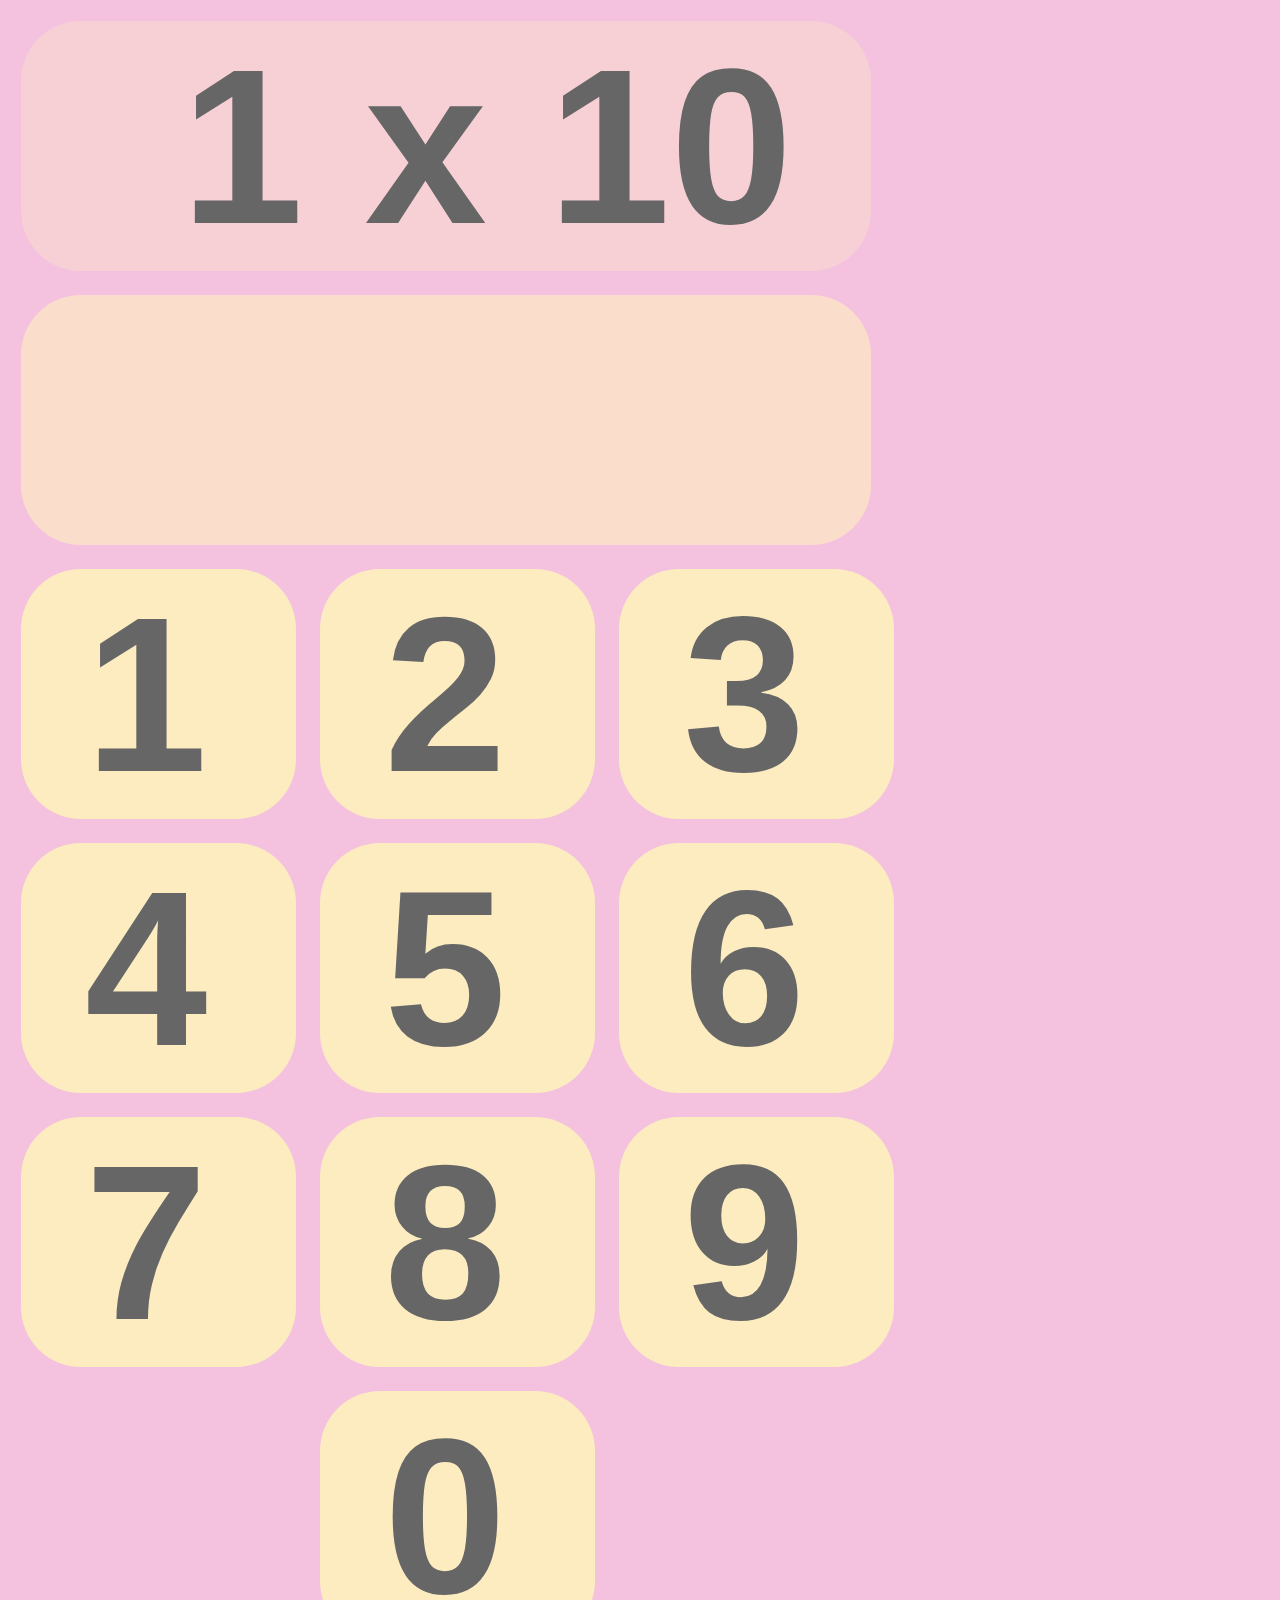
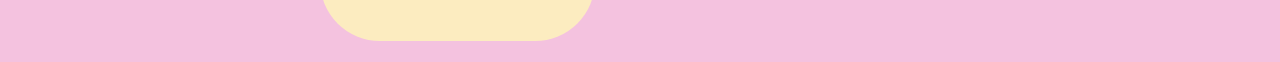
==== index.html @ ecc9a0c4 "versione con i div" ====
<!DOCTYPE html>
<html>
	<head>
		<meta content="text/html;charset=utf-8" http-equiv="Content-Type">
		<meta content="utf-8" http-equiv="encoding">
		<link rel="stylesheet" href="timesTables.css">
	</head>
<body>
	<!-- <div id="calc-box"></div> -->
	<!-- <div id="res-box"></div> -->
	<table>

		<tr>
			<td colspan="3">
				<div id="calc-box"></div>
			</td>
		</tr>

		<tr>
			<td colspan="3">
				<div id="res-box"></div>
			</td>
		</tr>

		<tr>
			<td><div id="01" class="digit">1</div></td>
			<td><div id="02" class="digit">2</div></td>
			<td><div id="03" class="digit">3</div></td>
		</tr>
		<tr>
			<td><div id="04" class="digit">4</div></td>
			<td><div id="05" class="digit">5</div></td>
			<td><div id="06" class="digit">6</div></td>
		</tr>
		<tr>
			<td><div id="07" class="digit">7</div></td>
			<td><div id="08" class="digit">8</div></td>
			<td><div id="09" class="digit">9</div></td>
		</tr>
		<tr>
			<td>&nbsp;</td>
			<td><div id="00" class="digit">0</div></td>
			<td>&nbsp;</td>
		</tr>
	</table>
</body>
<script src="timesTables.js"></script>
---- timesTables.css ----
body {
    background-color: #F4C2DF;
}
div {
    border-style: none;
    border-color: #555555;
    border-radius: 60px;
    height: 250px;
    font-family: Arial, Helvetica, sans-serif;
    font-size: 220px;
    font-weight: bold;
    color: #666666;
}

#calc-box {
    padding-left:160px;
    margin: 10px 10px 10px 10px;
    width: 690px;
    background-color: #F7D0D5;
}
#res-box {
    padding-left:160px;
    margin: 10px 10px 10px 10px;
    width: 690px;
    background-color: #FADECB;
}
.digit {
    padding-left:64px;
    margin: 10px 10px 10px 10px;
    width: 211px;
    cursor: pointer;
    background-color: #FCECC0;
}
.digit:hover {
    background-color: #FCAAC0;
}
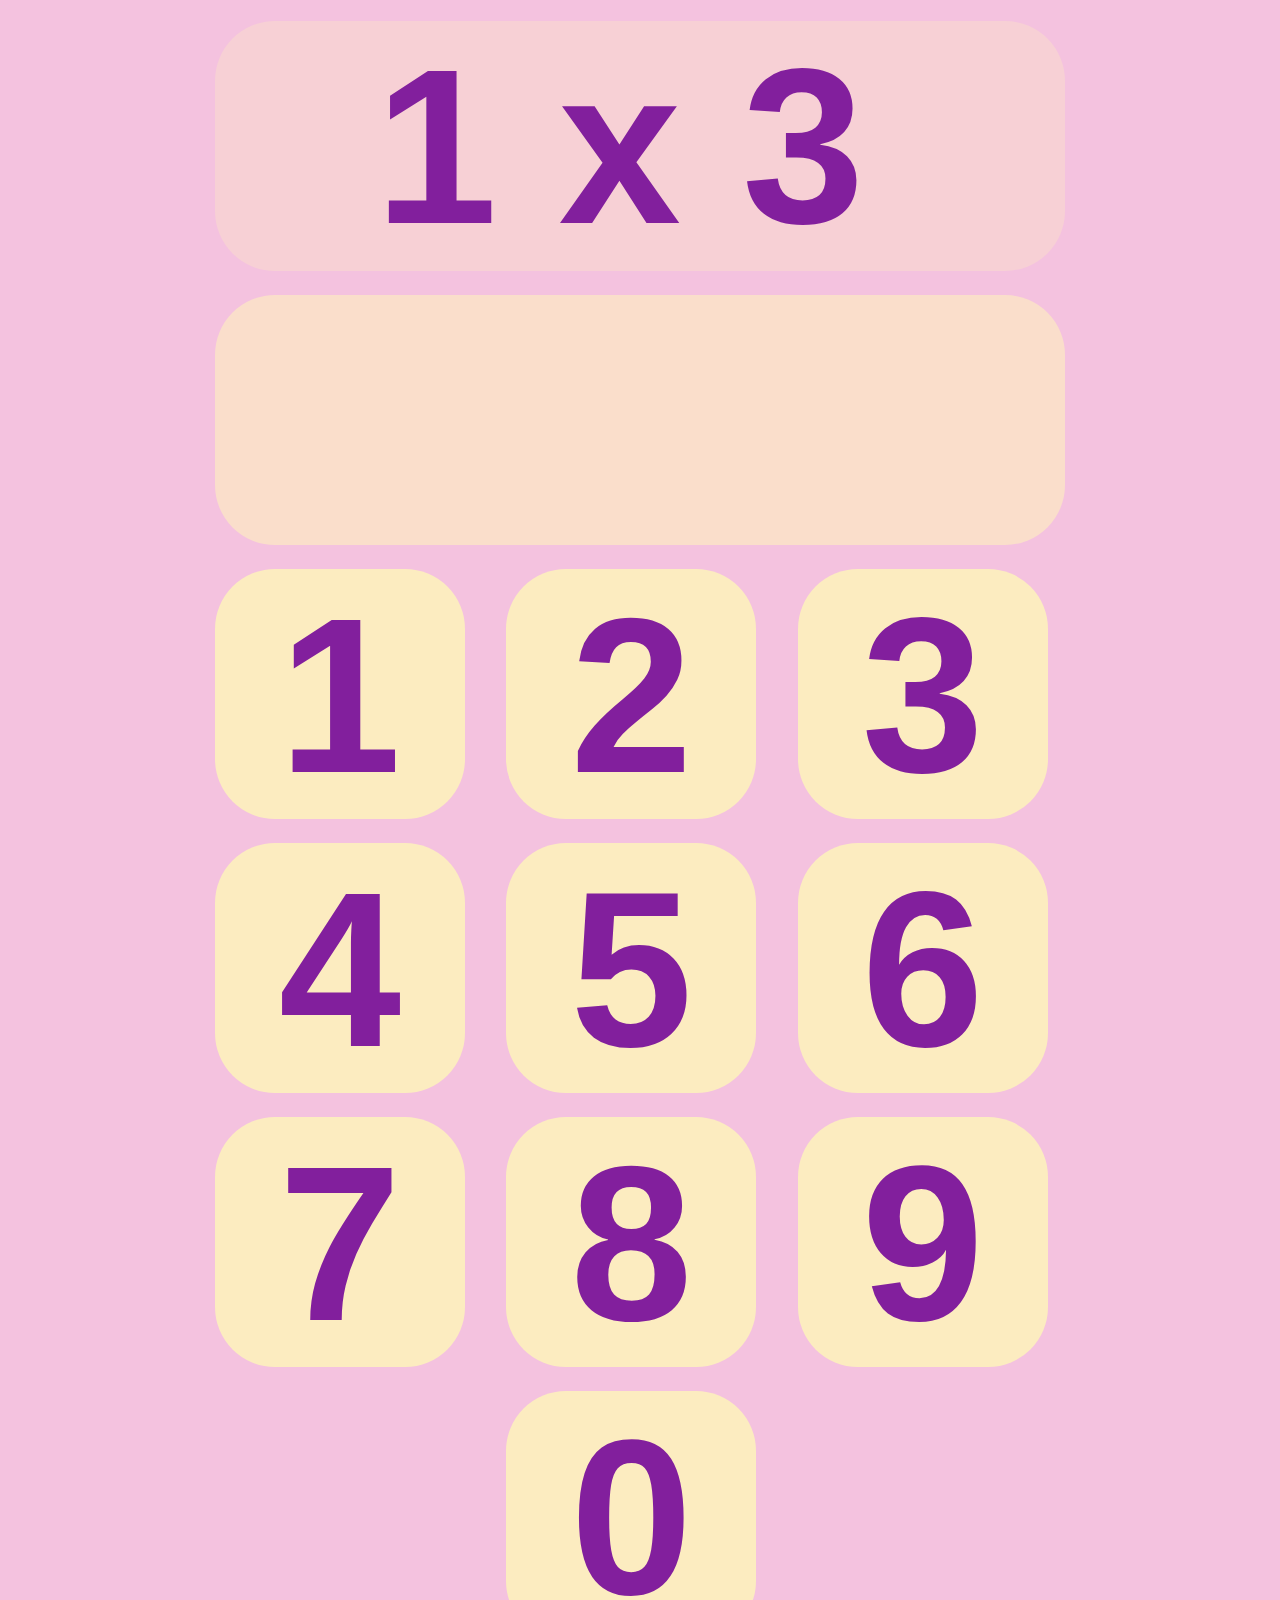
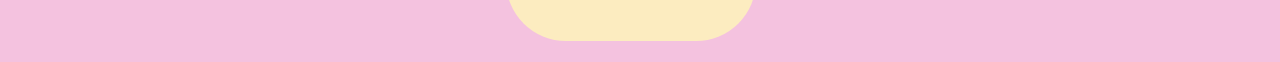
==== commit 9ad35162: "first stable version" ====
--- a/index.html
+++ b/index.html
@@ -5,43 +5,77 @@
 		<meta content="utf-8" http-equiv="encoding">
 		<link rel="stylesheet" href="timesTables.css">
 	</head>
-<body>
-	<!-- <div id="calc-box"></div> -->
-	<!-- <div id="res-box"></div> -->
-	<table>
 
-		<tr>
-			<td colspan="3">
-				<div id="calc-box"></div>
-			</td>
-		</tr>
+	<body>
+		<table class="center">
+			<tr>
+				<td colspan="3">
+					<div id="calc-box" class="app-box app-font"></div>
+				</td>
+			</tr>
+			<tr>
+				<td colspan="3">
+					<div id="res-box" class="app-box app-font"></div>
+				</td>
+			</tr>
+			<tr>
+				<td><button type="button" id="01" class="app-box app-font digit">1</button></td>
+				<td><button type="button" id="02" class="app-box app-font digit">2</button></td>
+				<td><button type="button" id="03" class="app-box app-font digit">3</button></td>
+			</tr>
+			<tr>
+				<td><button type="button" id="04" class="app-box app-font digit">4</button></td>
+				<td><button type="button" id="05" class="app-box app-font digit">5</button></td>
+				<td><button type="button" id="06" class="app-box app-font digit">6</button></td>
+			</tr>
+			<tr>
+				<td><button type="button" id="07" class="app-box app-font digit">7</button></td>
+				<td><button type="button" id="08" class="app-box app-font digit">8</button></td>
+				<td><button type="button" id="09" class="app-box app-font digit">9</button></td>
+			</tr>
+			<tr>
+				<td>&nbsp;</td>
+				<td><button type="button" id="00" class="app-box app-font digit">0</button></td>
+				<td>&nbsp;</td>
+			</tr>
+		</table>
+	</body>
 
-		<tr>
-			<td colspan="3">
-				<div id="res-box"></div>
-			</td>
-		</tr>
+	<div id="modal-ok">
+		<table class="modal-table center">
+			<tr>
+				<td rowspan="2" width="300" height="600">
+					<img src="imgs/ok.png" width="100%">
+				</td>
+				<td width="600">
+					<div id="ok-row-01">Ottimo!!</div>
+				</td>
+			</tr>
+			<tr>
+				<td>
+					<div id="ok-row-02"></div>
+				</td>
+			</tr>
+		</table>
+	</div>
 
-		<tr>
-			<td><div id="01" class="digit">1</div></td>
-			<td><div id="02" class="digit">2</div></td>
-			<td><div id="03" class="digit">3</div></td>
-		</tr>
-		<tr>
-			<td><div id="04" class="digit">4</div></td>
-			<td><div id="05" class="digit">5</div></td>
-			<td><div id="06" class="digit">6</div></td>
-		</tr>
-		<tr>
-			<td><div id="07" class="digit">7</div></td>
-			<td><div id="08" class="digit">8</div></td>
-			<td><div id="09" class="digit">9</div></td>
-		</tr>
-		<tr>
-			<td>&nbsp;</td>
-			<td><div id="00" class="digit">0</div></td>
-			<td>&nbsp;</td>
-		</tr>
-	</table>
-</body>
+	<div id="modal-nok">
+		<table class="modal-table center">
+			<tr>
+				<td rowspan="2" width="300" height="600">
+					<img src="imgs/nok.png" width="100%">
+				</td>
+				<td width="600">
+					<div id="nok-row-01">Mi dispiace...</div>
+				</td>
+			</tr>
+			<tr>
+				<td>
+					<div id="nok-row-02"></div>
+				</td>
+			</tr>
+		</table>
+	</div>
+
 <script src="timesTables.js"></script> 
+</html>--- a/timesTables.css
+++ b/timesTables.css
@@ -1,36 +1,94 @@
 body {
     background-color: #F4C2DF;
+
+    font-family: Arial, Helvetica, sans-serif;
+    font-weight: bold;
+    color: #821f9d;
 }
-div {
+
+.center {
+    margin-left: auto;
+    margin-right: auto;
+}
+
+.app-box {
     border-style: none;
     border-color: #555555;
     border-radius: 60px;
+
+    margin: 10px 10px 10px 10px;
     height: 250px;
-    font-family: Arial, Helvetica, sans-serif;
-    font-size: 220px;
-    font-weight: bold;
-    color: #666666;
 }
 
 #calc-box {
     padding-left:160px;
-    margin: 10px 10px 10px 10px;
     width: 690px;
     background-color: #F7D0D5;
 }
+
 #res-box {
     padding-left:160px;
-    margin: 10px 10px 10px 10px;
     width: 690px;
     background-color: #FADECB;
 }
-.digit {
-    padding-left:64px;
-    margin: 10px 10px 10px 10px;
-    width: 211px;
-    cursor: pointer;
+
+.app-font {
+    font-size: 220px;
+}
+
+button {
+    width: 250px;
     background-color: #FCECC0;
+
+    font-family: Arial, Helvetica, sans-serif;
+    font-weight: bold;
+    color: #821f9d;
 }
-.digit:hover {
-    background-color: #FCAAC0;
-}+
+#modal-ok, #modal-nok {
+    display: none;
+    position: fixed;
+    z-index: 1;
+    left: 0;
+    top: 0px;
+    width: 100%;
+    height: 100%;
+}
+
+#modal-ok {
+    background-color: rgb(0,255,0);
+    background-color: rgba(0,255,0,0.4);
+}
+
+#modal-nok {
+
+    background-color: rgb(255,0,0);
+    background-color: rgba(255,0,0,0.4);
+}
+
+.modal-table {
+    margin-top: 560px;
+    border-collapse: separate;
+    border-spacing: 16px;
+
+}
+
+table.modal-table td {
+    border-style: none;
+    border-color: #555555;
+    border-radius: 60px;
+
+    background-color: #FADECB;
+}
+
+#ok-row-01, #nok-row-01 {
+    padding-left: 50px;
+    font-size: 60px;
+}
+
+#ok-row-02, #nok-row-02 {
+    padding-left: 60px;
+    font-size: 110px;
+}
+
+
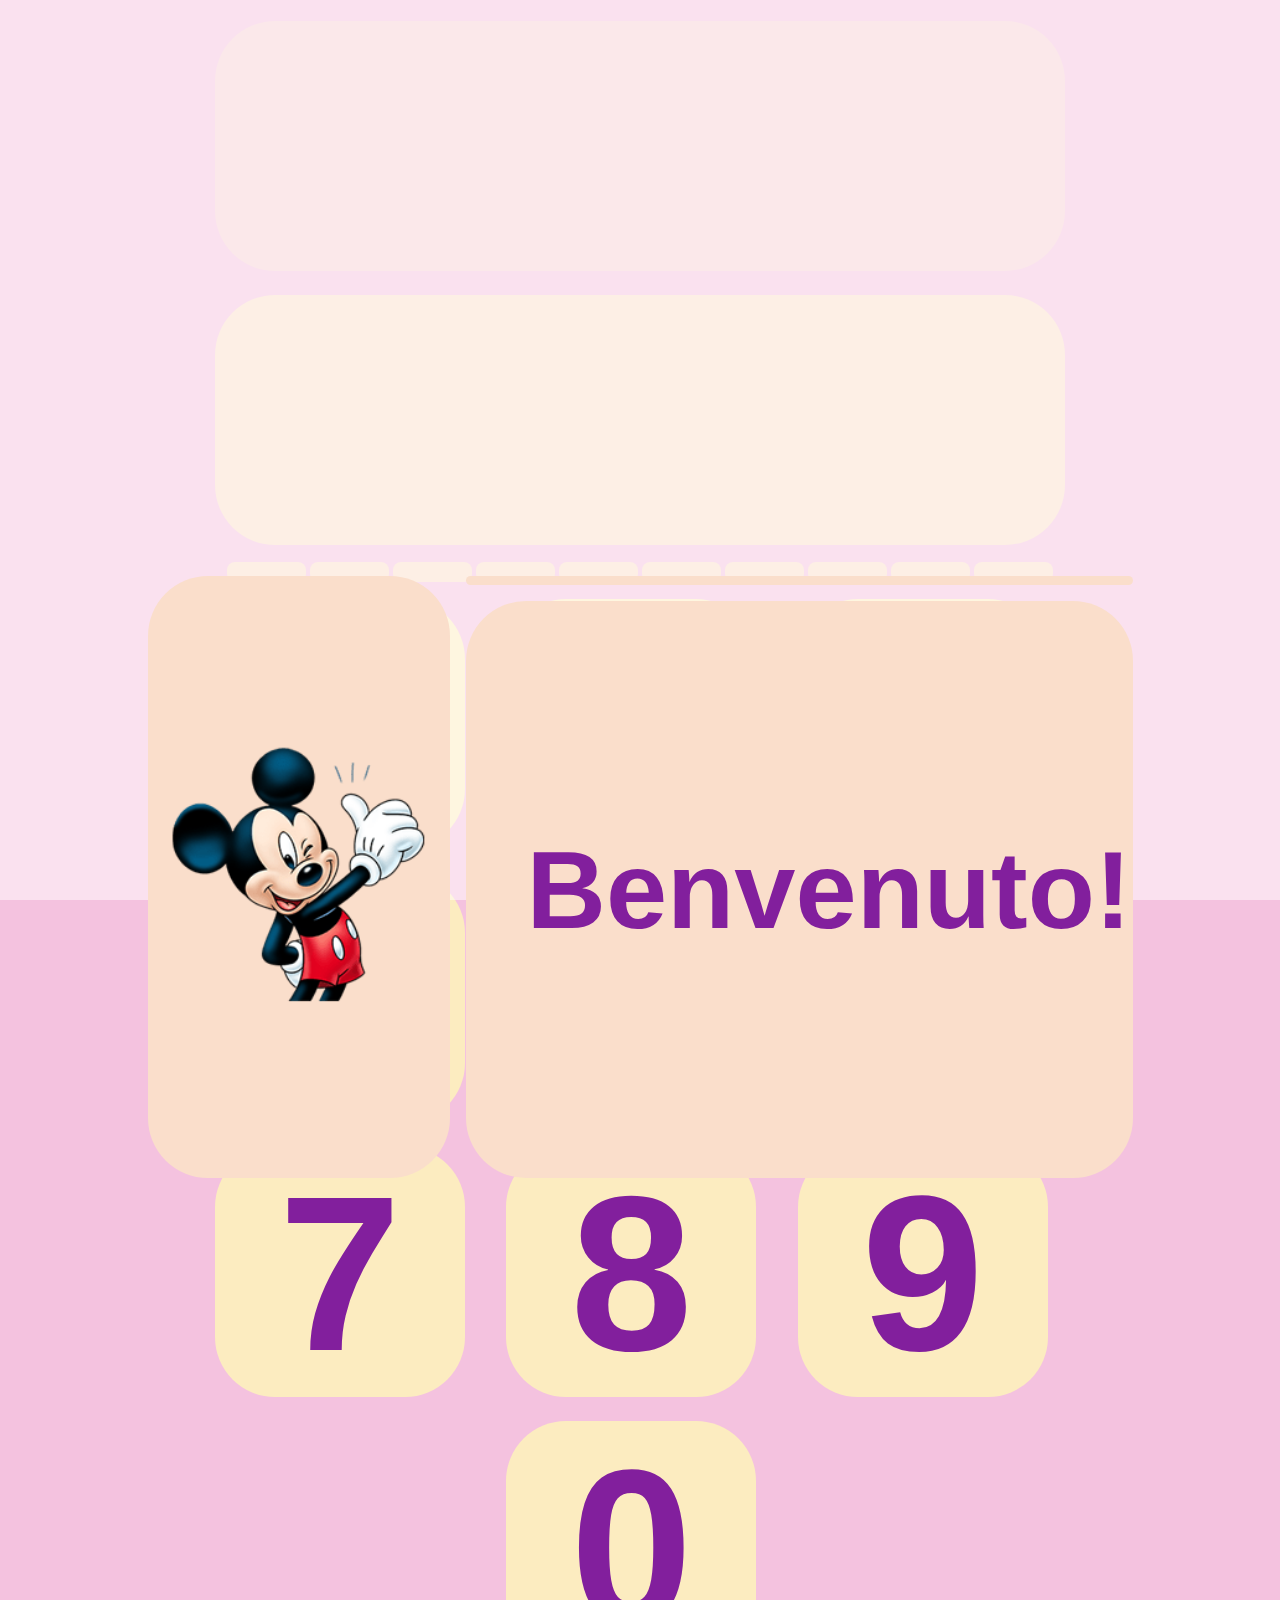
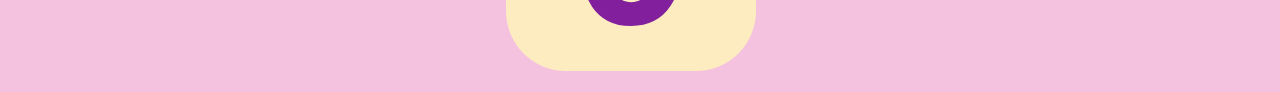
==== commit 7a75aea3: "new version with sounds and countdown" ====
--- a/index.html
+++ b/index.html
@@ -1,8 +1,8 @@
 <!DOCTYPE html>
-<html>
+<html lang="en">
 	<head>
-		<meta content="text/html;charset=utf-8" http-equiv="Content-Type">
-		<meta content="utf-8" http-equiv="encoding">
+		<title>Welcome to TimesTables</title>
+		<meta http-equiv="content-type" content="text/html; charset=utf-8" />
 		<link rel="stylesheet" href="timesTables.css">
 	</head>
 
@@ -16,6 +16,24 @@
 			<tr>
 				<td colspan="3">
 					<div id="res-box" class="app-box app-font"></div>
+				</td>
+			</tr>
+			<tr>
+				<td colspan="3" id="time-counter-td">
+					<table id="time-counter-table">
+						<tr>
+							<td><div id="time-counter-1" class="time-counter">&nbsp;</div></td>
+							<td><div id="time-counter-2" class="time-counter">&nbsp;</div></td>
+							<td><div id="time-counter-3" class="time-counter">&nbsp;</div></td>
+							<td><div id="time-counter-4" class="time-counter">&nbsp;</div></td>
+							<td><div id="time-counter-5" class="time-counter">&nbsp;</div></td>
+							<td><div id="time-counter-6" class="time-counter">&nbsp;</div></td>
+							<td><div id="time-counter-7" class="time-counter">&nbsp;</div></td>
+							<td><div id="time-counter-8" class="time-counter">&nbsp;</div></td>
+							<td><div id="time-counter-9" class="time-counter">&nbsp;</div></td>
+							<td><div id="time-counter-10" class="time-counter">&nbsp;</div></td>
+						</tr>
+					</table>
 				</td>
 			</tr>
 			<tr>
@@ -39,43 +57,82 @@
 				<td>&nbsp;</td>
 			</tr>
 		</table>
+
+
+
+		<div id="modal-ok">
+			<table class="modal-table center">
+				<tr>
+					<td rowspan="2" width="300" height="600">
+						<img src="imgs/ok.png" width="100%">
+					</td>
+					<td width="600">
+						<div id="ok-row-01">Ottimo!!</div>
+					</td>
+				</tr>
+				<tr>
+					<td>
+						<div id="ok-row-02"></div>
+					</td>
+				</tr>
+			</table>
+		</div>
+
+		<div id="modal-nok">
+			<table class="modal-table center">
+				<tr>
+					<td rowspan="2" width="300" height="600">
+						<img src="imgs/nok.png" width="100%">
+					</td>
+					<td width="600">
+						<div id="nok-row-01">Mi dispiace...</div>
+					</td>
+				</tr>
+				<tr>
+					<td>
+						<div id="nok-row-02"></div>
+					</td>
+				</tr>
+			</table>
+		</div>
+
+		<div id="modal-time-ended">
+			<table class="modal-table center">
+				<tr>
+					<td rowspan="2" width="300" height="600">
+						<img src="imgs/nok.png" width="100%">
+					</td>
+					<td width="600">
+						<div id="te-row-01">Tempo scaduto...</div>
+					</td>
+				</tr>
+				<tr>
+					<td>
+						<div id="te-row-02"></div>
+					</td>
+				</tr>
+			</table>
+		</div>
+
+		<div id="modal-welcome">
+			<table class="modal-table center">
+				<tr>
+					<td rowspan="2" width="300" height="600">
+						<img src="imgs/ok.png" width="100%">
+					</td>
+					<td width="600">
+						<div id="wl-row-01"></div>
+					</td>
+				</tr>
+				<tr>
+					<td>
+						<div id="wl-row-02">Benvenuto!</div>
+					</td>
+				</tr>
+			</table>
+		</div>
+
 	</body>
 
-	<div id="modal-ok">
-		<table class="modal-table center">
-			<tr>
-				<td rowspan="2" width="300" height="600">
-					<img src="imgs/ok.png" width="100%">
-				</td>
-				<td width="600">
-					<div id="ok-row-01">Ottimo!!</div>
-				</td>
-			</tr>
-			<tr>
-				<td>
-					<div id="ok-row-02"></div>
-				</td>
-			</tr>
-		</table>
-	</div>
-
-	<div id="modal-nok">
-		<table class="modal-table center">
-			<tr>
-				<td rowspan="2" width="300" height="600">
-					<img src="imgs/nok.png" width="100%">
-				</td>
-				<td width="600">
-					<div id="nok-row-01">Mi dispiace...</div>
-				</td>
-			</tr>
-			<tr>
-				<td>
-					<div id="nok-row-02"></div>
-				</td>
-			</tr>
-		</table>
-	</div>
-
-<script src="timesTables.js"></script> 
+	<script src="timesTables.js"></script> 
 </html>--- a/timesTables.css
+++ b/timesTables.css
@@ -13,11 +13,26 @@
 
 .app-box {
     border-style: none;
-    border-color: #555555;
     border-radius: 60px;
 
     margin: 10px 10px 10px 10px;
     height: 250px;
+}
+
+.time-counter {
+    border-style: none;
+    border-radius: 8px;
+    height: 20px;
+    background-color: #FADECB;
+}
+#time-counter-td {
+    padding-left: 20px;
+    padding-right: 20px;
+}
+#time-counter-table {
+    width: 100%;
+    margin-left: auto;
+    margin-right: auto;
 }
 
 #calc-box {
@@ -45,7 +60,7 @@
     color: #821f9d;
 }
 
-#modal-ok, #modal-nok {
+#modal-ok, #modal-nok, #modal-time-ended, #modal-welcome {
     display: none;
     position: fixed;
     z-index: 1;
@@ -60,10 +75,16 @@
     background-color: rgba(0,255,0,0.4);
 }
 
-#modal-nok {
+
+#modal-nok, #modal-time-ended {
 
     background-color: rgb(255,0,0);
     background-color: rgba(255,0,0,0.4);
+}
+
+#modal-welcome {
+    background-color: rgb(255, 255, 255);
+    background-color: rgba(255, 255, 255,0.5);
 }
 
 .modal-table {
@@ -75,18 +96,17 @@
 
 table.modal-table td {
     border-style: none;
-    border-color: #555555;
     border-radius: 60px;
 
     background-color: #FADECB;
 }
 
-#ok-row-01, #nok-row-01 {
+#ok-row-01, #nok-row-01, #te-row-01, #wl-row-01 {
     padding-left: 50px;
     font-size: 60px;
 }
 
-#ok-row-02, #nok-row-02 {
+#ok-row-02, #nok-row-02, #te-row-02, #wl-row-02 {
     padding-left: 60px;
     font-size: 110px;
 }
